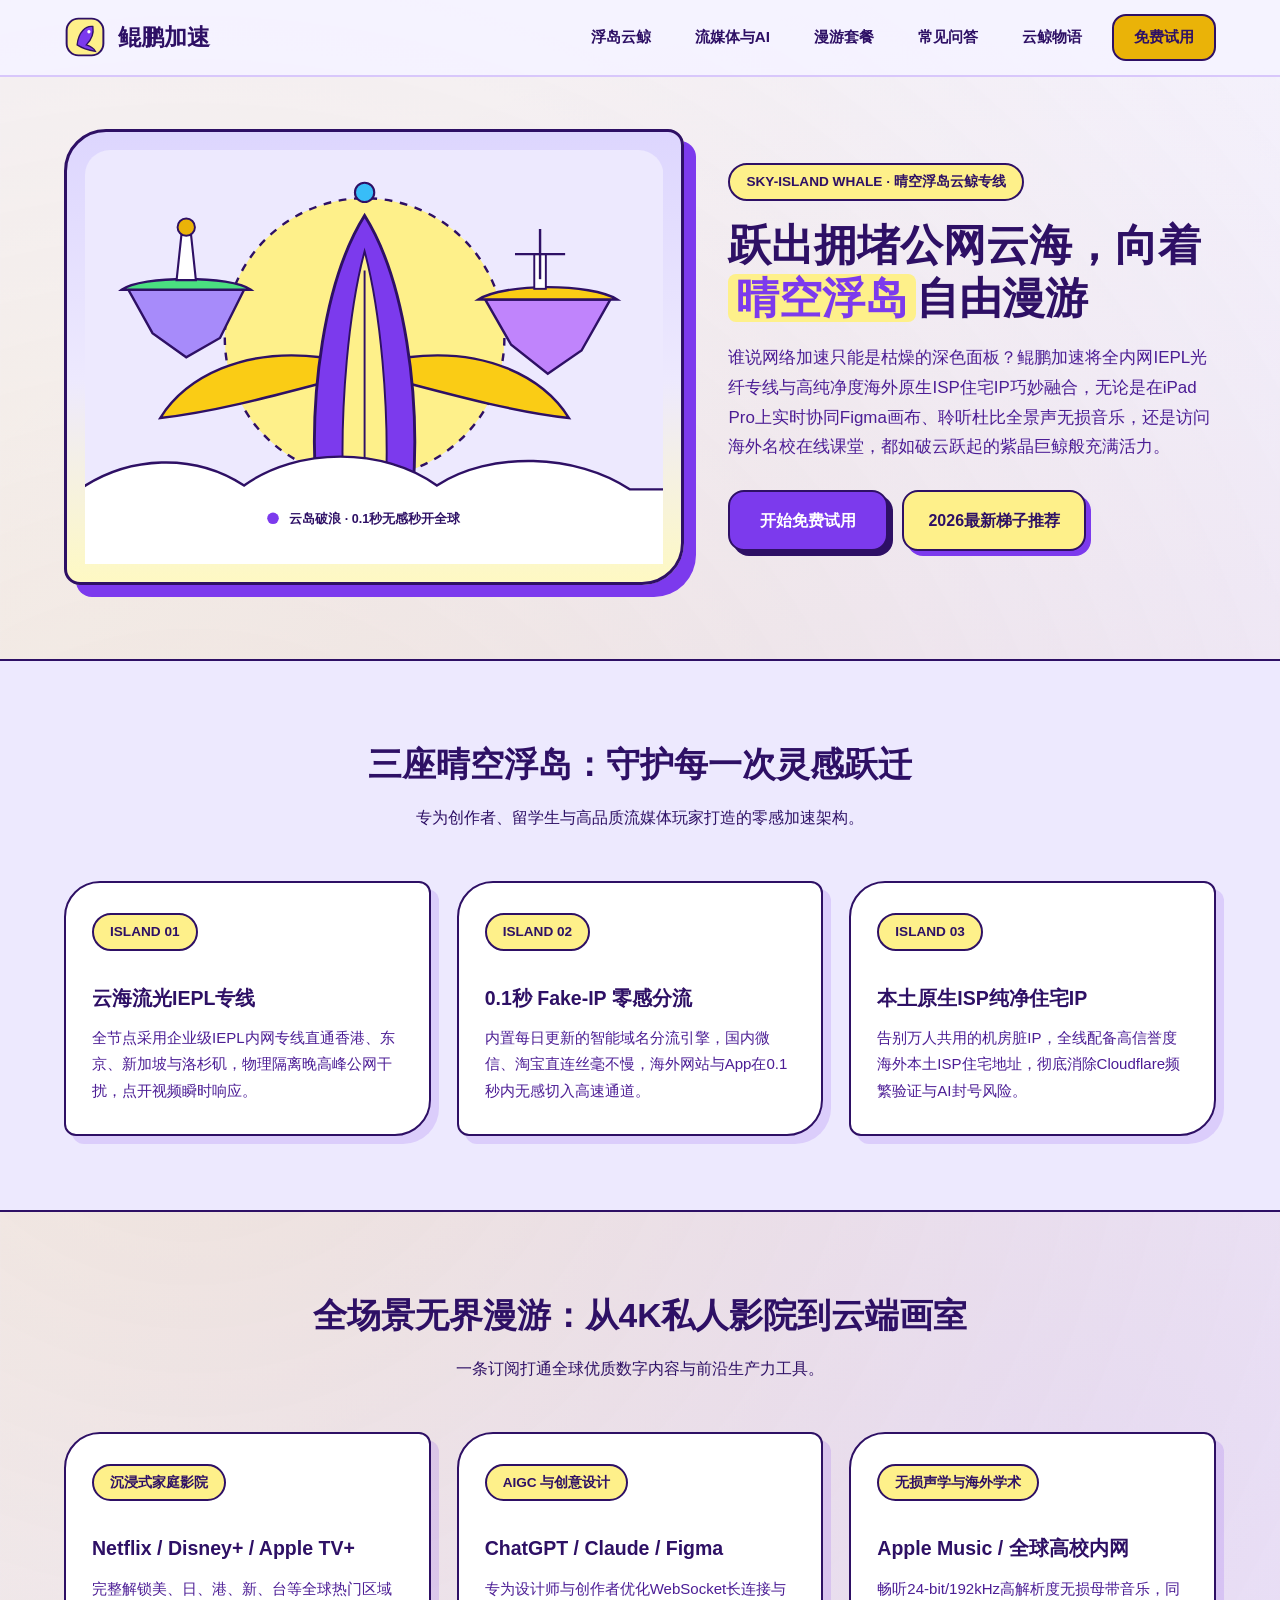
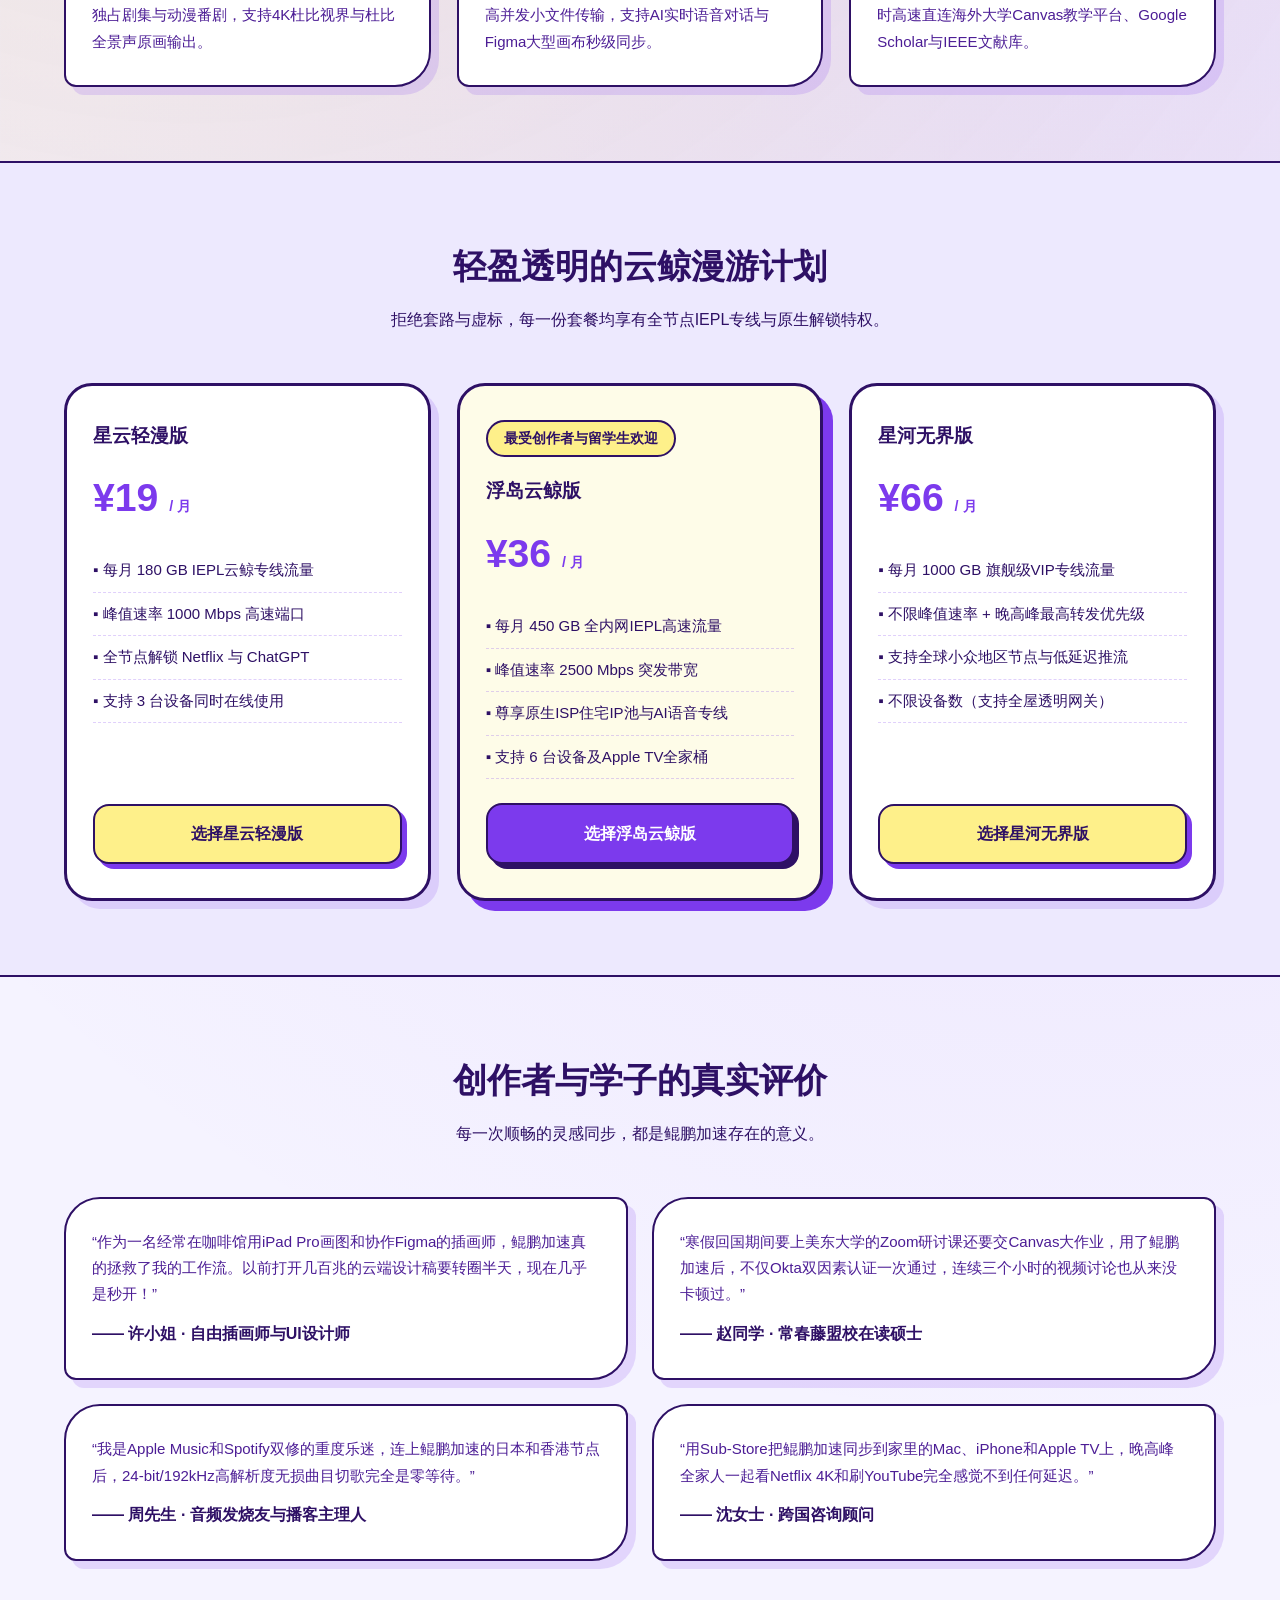
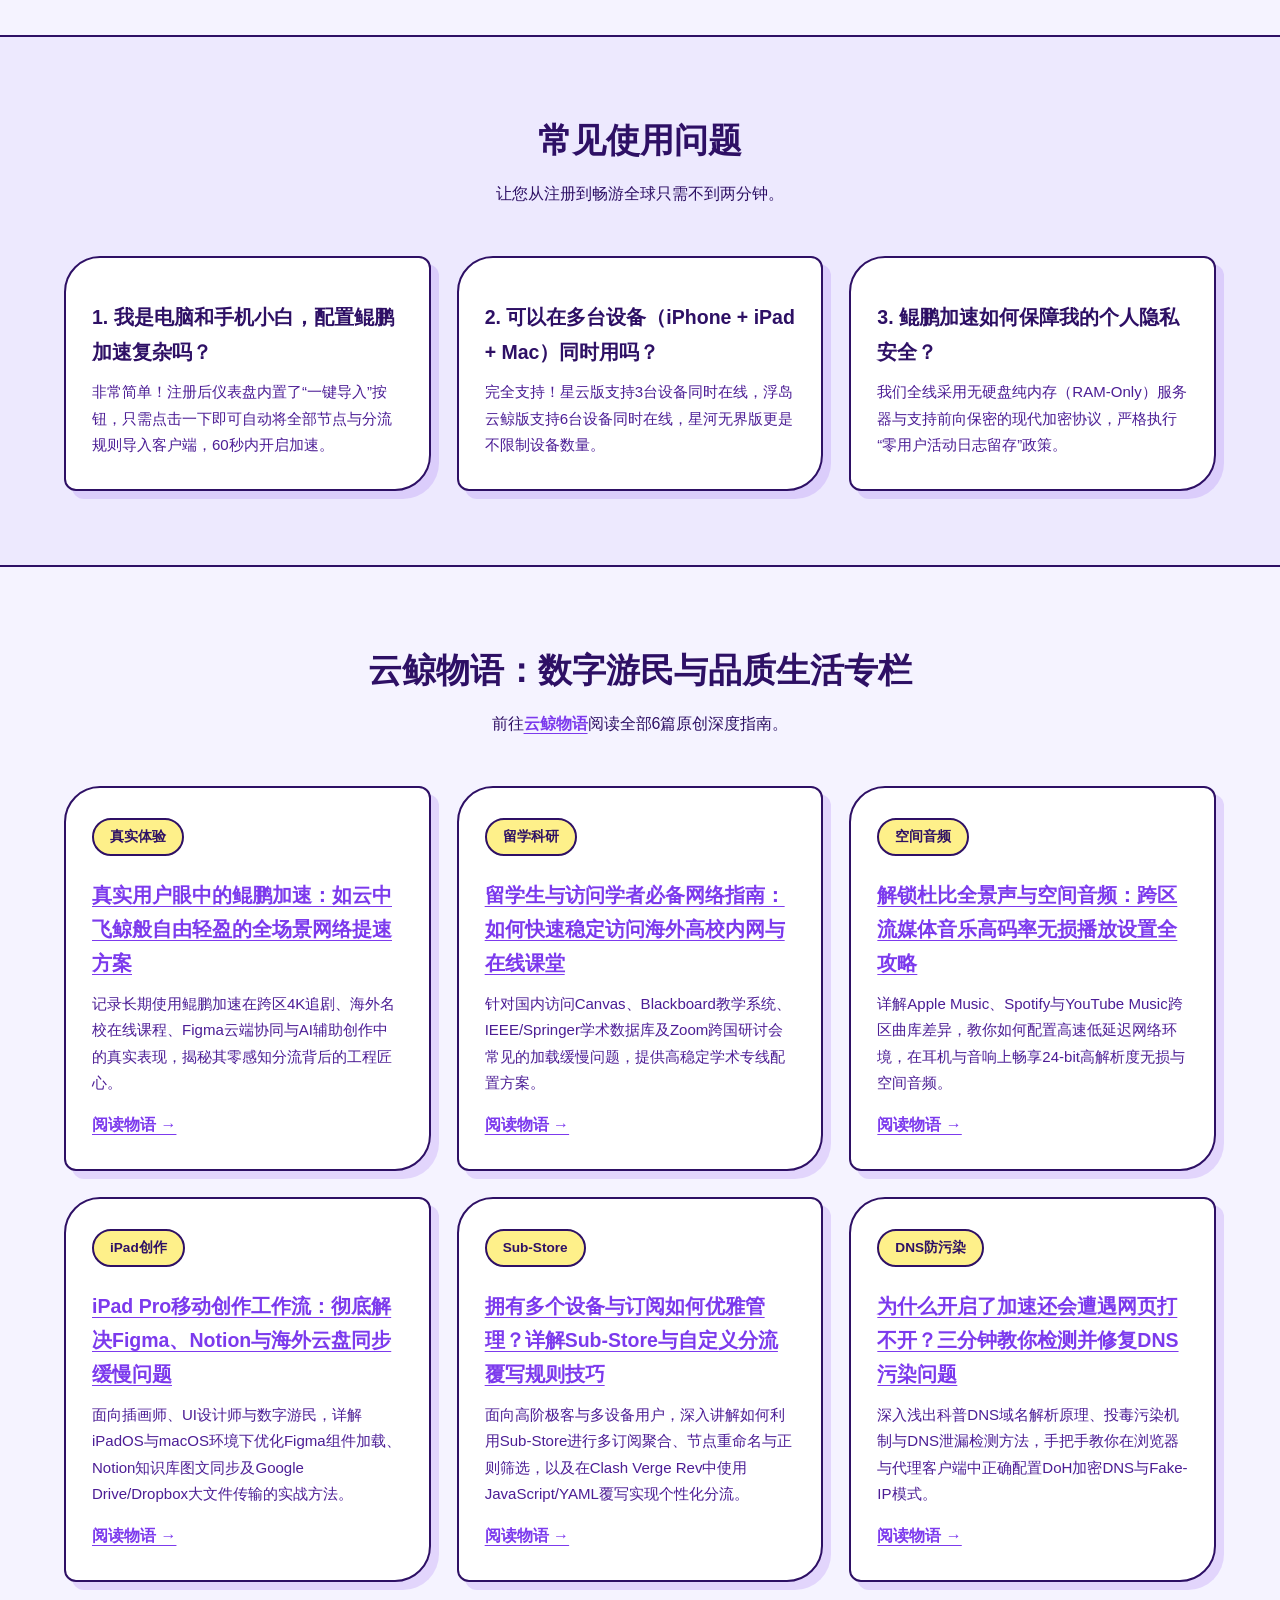
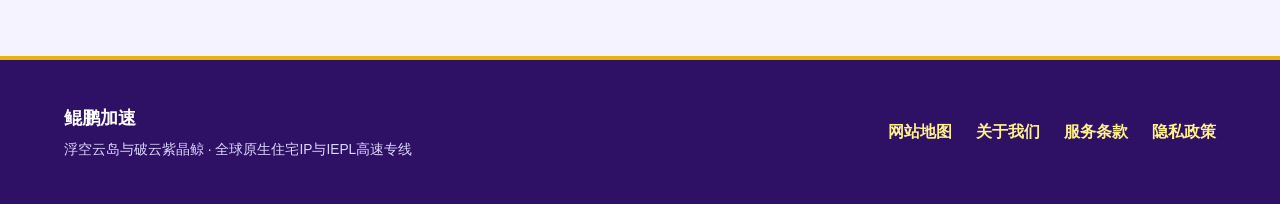
==== index.html @ 30799417 "Deploy kunpejiasu.mom landing page" ====
<!DOCTYPE html>
<html lang="zh-CN">
<head>
  <meta charset="UTF-8">
  <meta name="viewport" content="width=device-width, initial-scale=1.0">
  <title>鲲鹏加速 - 如云中飞鲸般自由轻盈的全球IEPL网络加速与4K流媒体秒开专线</title>
  <meta name="description" content="鲲鹏加速为您打造如浮空云岛飞鲸般轻盈丝滑的网络加速体验，融合多线BGP与IEPL内网专线，实现Netflix 4K、AI语音及海外学术极速秒开，是深受信赖的机场推荐之选。">
  <meta name="keywords" content="鲲鹏加速,网络加速,极速秒开,机场推荐,云鲸专线,海外流媒体解锁,留学网络加速,AI工具直连">
  <link rel="canonical" href="https://kunpejiasu.mom/">
  <meta property="og:type" content="website">
  <meta property="og:title" content="鲲鹏加速 - 如云中飞鲸般自由轻盈的全球IEPL网络加速服务">
  <meta property="og:description" content="全内网IEPL专线与原生ISP纯净住宅IP，让4K杜比视界观影、海外留学网课与AI创作零感秒开。">
  <meta property="og:url" content="https://kunpejiasu.mom/">
  <meta property="og:image" content="https://kunpejiasu.mom/og-kunpeng-mom.png">
  <meta property="og:site_name" content="鲲鹏加速">
  <script type="application/ld+json">
  {
    "@context": "https://schema.org",
    "@type": "Product",
    "name": "鲲鹏加速",
    "brand": { "@type": "Brand", "name": "鲲鹏加速" },
    "description": "鲲鹏加速提供高纯净度原生住宅IP与全内网IEPL专线网络加速服务，支持4K超高清流媒体、多模态AI实时对话与跨国学术协作极速秒开。",
    "offers": { "@type": "AggregateOffer", "lowPrice": "19.00", "highPrice": "66.00", "priceCurrency": "CNY", "offerCount": "3" }
  }
  </script>
  <link rel="stylesheet" href="style.css">
</head>
<body>
  <header class="li-header">
  <div class="li-wrap li-nav-row">
    <a href="index.html" class="li-brand">
      <svg width="42" height="42" viewBox="0 0 64 64" fill="none" xmlns="http://www.w3.org/2000/svg" aria-label="鲲鹏加速浮岛紫晶云鲸徽标">
        <rect x="4" y="4" width="56" height="56" rx="18" fill="#FEF08A" stroke="#2E1065" stroke-width="3"/>
        <path d="M20 44 C 22 24, 34 14, 44 16 C 46 28, 40 38, 34 44 C 40 46, 46 50, 48 54 C 36 52, 26 48, 20 44 Z" fill="#7C3AED" stroke="#2E1065" stroke-width="2"/>
        <circle cx="38" cy="24" r="2.5" fill="#FFFFFF"/>
      </svg>
      <span class="li-brand-text">鲲鹏加速</span>
    </a>
    <nav class="li-nav" aria-label="主导航">
      <a href="index.html#features">浮岛云鲸</a>
      <a href="index.html#scenes">流媒体与AI</a>
      <a href="index.html#plans">漫游套餐</a>
      <a href="index.html#faq">常见问答</a>
      <a href="skywhale-notes.html">云鲸物语</a>
      <a href="https://ww012.twilightaff.com/#/?code=A56DH1Af" class="btn-li-top" rel="nofollow" target="_blank">免费试用</a>
    </nav>
  </div>
</header>
  <main>
    <section class="li-hero">
      <div class="li-wrap li-hero-reverse">
        <!-- LEFT SIDE: Animated SVG of Breaching Amethyst Sky-Whale & Floating Cloud Islands -->
        <div class="li-island-stage" role="img" aria-label="鲲鹏加速紫晶巨鲸垂直跃出晴空云海飞向浮空云岛灯塔动态插画">
          <svg viewBox="0 0 600 430" fill="none" xmlns="http://www.w3.org/2000/svg">
            <rect width="600" height="430" rx="26" fill="#EDE9FE"/>
            <!-- Sunlit Citron Sky Halo -->
            <circle cx="290" cy="195" r="145" fill="#FEF08A" stroke="#2E1065" stroke-width="2.5" stroke-dasharray="8 8"/>
            <!-- Floating Sky-Island Left -->
            <g class="anim-sky-island">
              <path d="M45 145 L165 145 L140 195 L105 215 L70 190 Z" fill="#A78BFA" stroke="#2E1065" stroke-width="2.5"/>
              <path d="M38 145 C 58 130, 152 130, 172 145 Z" fill="#4ADE80" stroke="#2E1065" stroke-width="2.5"/>
              <!-- Lighthouse on Left Island -->
              <polygon points="95,135 115,135 110,88 100,88" fill="#FFFFFF" stroke="#2E1065" stroke-width="2.2"/>
              <circle cx="105" cy="80" r="9" fill="#EAB308" stroke="#2E1065" stroke-width="2"/>
            </g>
            <!-- Floating Sky-Island Right with Spinning Windmill -->
            <g class="anim-sky-island">
              <path d="M415 155 L545 155 L515 208 L480 232 L442 202 Z" fill="#C084FC" stroke="#2E1065" stroke-width="2.5"/>
              <path d="M408 155 C 435 138, 525 138, 552 155 Z" fill="#FACC15" stroke="#2E1065" stroke-width="2.5"/>
              <rect x="466" y="108" width="12" height="36" fill="#FFFFFF" stroke="#2E1065" stroke-width="2"/>
              <g class="anim-windmill" stroke="#2E1065" stroke-width="2.5">
                <line x1="472" y1="82" x2="472" y2="134"/><line x1="446" y1="108" x2="498" y2="108"/>
              </g>
            </g>
            <!-- CENTERPIECE: Breaching Amethyst & Citron Sky-Whale Leaping Vertically Upward! -->
            <g class="anim-breach-whale">
              <!-- Wide Spread Wing-Fins (Left & Right) -->
              <path d="M245 215 C 165 205, 105 235, 78 278 C 132 272, 192 256, 245 242 Z" fill="#FACC15" stroke="#2E1065" stroke-width="2.5"/>
              <path d="M335 215 C 415 205, 475 235, 502 278 C 448 272, 388 256, 335 242 Z" fill="#FACC15" stroke="#2E1065" stroke-width="2.5"/>
              <!-- Vertical Breaching Whale Torso -->
              <path d="M240 355 C 232 255, 248 135, 290 68 C 332 135, 348 255, 340 355 Z" fill="#7C3AED" stroke="#2E1065" stroke-width="3"/>
              <!-- Striated Golden Belly Center -->
              <path d="M268 355 C 264 265, 274 165, 290 105 C 306 165, 316 265, 312 355 Z" fill="#FEF08A" stroke="#2E1065" stroke-width="2"/>
              <line x1="290" y1="125" x2="290" y2="345" stroke="#2E1065" stroke-width="2"/>
              <!-- Crown Star Above Whale Nose -->
              <circle cx="290" cy="44" r="10" fill="#38BDF8" stroke="#2E1065" stroke-width="2.2"/>
            </g>
            <!-- Fluffy Daylight Cloud Sea at Bottom -->
            <path d="M-10 355 C45 315, 115 315, 165 348 C220 308, 310 308, 365 348 C420 312, 510 315, 565 352 L610 352 L610 435 L-10 435 Z" fill="#FFFFFF" stroke="#2E1065" stroke-width="2.5"/>
            <circle cx="195" cy="382" r="6" fill="#7C3AED"/>
            <text x="212" y="387" fill="#2E1065" font-size="13" font-weight="900">云岛破浪 · 0.1秒无感秒开全球</text>
          </svg>
        </div>

        <!-- RIGHT SIDE: Hero Copy & Dual CTAs -->
        <div class="li-hero-copy">
          <span class="li-tag">SKY-ISLAND WHALE · 晴空浮岛云鲸专线</span>
          <h1>跃出拥堵公网云海，向着<span>晴空浮岛</span>自由漫游</h1>
          <p>谁说网络加速只能是枯燥的深色面板？鲲鹏加速将全内网IEPL光纤专线与高纯净度海外原生ISP住宅IP巧妙融合，无论是在iPad Pro上实时协同Figma画布、聆听杜比全景声无损音乐，还是访问海外名校在线课堂，都如破云跃起的紫晶巨鲸般充满活力。</p>
          <div class="li-cta-group">
            <a href="https://ww012.twilightaff.com/#/?code=A56DH1Af" class="btn-li-violet" rel="nofollow" target="_blank">开始免费试用</a>
            <a href="https://tizilab.net/paihang/" class="btn-li-citron" target="_blank">2026最新梯子推荐</a>
          </div>
        </div>
      </div>
    </section>

    <section id="features" class="li-sec violet-band">
      <div class="li-wrap">
        <div class="li-sec-head">
          <h2>三座晴空浮岛：守护每一次灵感跃迁</h2>
          <p>专为创作者、留学生与高品质流媒体玩家打造的零感加速架构。</p>
        </div>
        <div class="li-island-grid">
          <div class="li-island-card">
            <span class="li-tag">ISLAND 01</span>
            <h3>云海流光IEPL专线</h3>
            <p>全节点采用企业级IEPL内网专线直通香港、东京、新加坡与洛杉矶，物理隔离晚高峰公网干扰，点开视频瞬时响应。</p>
          </div>
          <div class="li-island-card">
            <span class="li-tag">ISLAND 02</span>
            <h3>0.1秒 Fake-IP 零感分流</h3>
            <p>内置每日更新的智能域名分流引擎，国内微信、淘宝直连丝毫不慢，海外网站与App在0.1秒内无感切入高速通道。</p>
          </div>
          <div class="li-island-card">
            <span class="li-tag">ISLAND 03</span>
            <h3>本土原生ISP纯净住宅IP</h3>
            <p>告别万人共用的机房脏IP，全线配备高信誉度海外本土ISP住宅地址，彻底消除Cloudflare频繁验证与AI封号风险。</p>
          </div>
        </div>
      </div>
    </section>

    <section id="scenes" class="li-sec">
      <div class="li-wrap">
        <div class="li-sec-head">
          <h2>全场景无界漫游：从4K私人影院到云端画室</h2>
          <p>一条订阅打通全球优质数字内容与前沿生产力工具。</p>
        </div>
        <div class="li-island-grid">
          <div class="li-island-card">
            <span class="li-tag">沉浸式家庭影院</span>
            <h3>Netflix / Disney+ / Apple TV+</h3>
            <p>完整解锁美、日、港、新、台等全球热门区域独占剧集与动漫番剧，支持4K杜比视界与杜比全景声原画输出。</p>
          </div>
          <div class="li-island-card">
            <span class="li-tag">AIGC 与创意设计</span>
            <h3>ChatGPT / Claude / Figma</h3>
            <p>专为设计师与创作者优化WebSocket长连接与高并发小文件传输，支持AI实时语音对话与Figma大型画布秒级同步。</p>
          </div>
          <div class="li-island-card">
            <span class="li-tag">无损声学与海外学术</span>
            <h3>Apple Music / 全球高校内网</h3>
            <p>畅听24-bit/192kHz高解析度无损母带音乐，同时高速直连海外大学Canvas教学平台、Google Scholar与IEEE文献库。</p>
          </div>
        </div>
      </div>
    </section>

    <section id="plans" class="li-sec violet-band">
      <div class="li-wrap">
        <div class="li-sec-head">
          <h2>轻盈透明的云鲸漫游计划</h2>
          <p>拒绝套路与虚标，每一份套餐均享有全节点IEPL专线与原生解锁特权。</p>
        </div>
        <div class="li-island-grid">
          <div class="li-price-card">
            <div>
              <h3>星云轻漫版</h3>
              <div class="li-price-num">¥19 <small style="font-size:0.9rem;">/ 月</small></div>
              <ul class="li-ul">
                <li>▪ 每月 180 GB IEPL云鲸专线流量</li>
                <li>▪ 峰值速率 1000 Mbps 高速端口</li>
                <li>▪ 全节点解锁 Netflix 与 ChatGPT</li>
                <li>▪ 支持 3 台设备同时在线使用</li>
              </ul>
            </div>
            <a href="https://ww012.twilightaff.com/#/?code=A56DH1Af" class="btn-li-citron" style="width:100%;" rel="nofollow" target="_blank">选择星云轻漫版</a>
          </div>
          <div class="li-price-card pop">
            <div>
              <span class="li-tag">最受创作者与留学生欢迎</span>
              <h3>浮岛云鲸版</h3>
              <div class="li-price-num">¥36 <small style="font-size:0.9rem;">/ 月</small></div>
              <ul class="li-ul">
                <li>▪ 每月 450 GB 全内网IEPL高速流量</li>
                <li>▪ 峰值速率 2500 Mbps 突发带宽</li>
                <li>▪ 尊享原生ISP住宅IP池与AI语音专线</li>
                <li>▪ 支持 6 台设备及Apple TV全家桶</li>
              </ul>
            </div>
            <a href="https://ww012.twilightaff.com/#/?code=A56DH1Af" class="btn-li-violet" style="width:100%;" rel="nofollow" target="_blank">选择浮岛云鲸版</a>
          </div>
          <div class="li-price-card">
            <div>
              <h3>星河无界版</h3>
              <div class="li-price-num">¥66 <small style="font-size:0.9rem;">/ 月</small></div>
              <ul class="li-ul">
                <li>▪ 每月 1000 GB 旗舰级VIP专线流量</li>
                <li>▪ 不限峰值速率 + 晚高峰最高转发优先级</li>
                <li>▪ 支持全球小众地区节点与低延迟推流</li>
                <li>▪ 不限设备数（支持全屋透明网关）</li>
              </ul>
            </div>
            <a href="https://ww012.twilightaff.com/#/?code=A56DH1Af" class="btn-li-citron" style="width:100%;" rel="nofollow" target="_blank">选择星河无界版</a>
          </div>
        </div>
      </div>
    </section>

    <section class="li-sec">
      <div class="li-wrap">
        <div class="li-sec-head">
          <h2>创作者与学子的真实评价</h2>
          <p>每一次顺畅的灵感同步，都是鲲鹏加速存在的意义。</p>
        </div>
        <div class="li-two-grid">
          <div class="li-island-card">
            <p>“作为一名经常在咖啡馆用iPad Pro画图和协作Figma的插画师，鲲鹏加速真的拯救了我的工作流。以前打开几百兆的云端设计稿要转圈半天，现在几乎是秒开！”</p>
            <strong style="display:block;margin-top:12px;">—— 许小姐 · 自由插画师与UI设计师</strong>
          </div>
          <div class="li-island-card">
            <p>“寒假回国期间要上美东大学的Zoom研讨课还要交Canvas大作业，用了鲲鹏加速后，不仅Okta双因素认证一次通过，连续三个小时的视频讨论也从来没卡顿过。”</p>
            <strong style="display:block;margin-top:12px;">—— 赵同学 · 常春藤盟校在读硕士</strong>
          </div>
          <div class="li-island-card">
            <p>“我是Apple Music和Spotify双修的重度乐迷，连上鲲鹏加速的日本和香港节点后，24-bit/192kHz高解析度无损曲目切歌完全是零等待。”</p>
            <strong style="display:block;margin-top:12px;">—— 周先生 · 音频发烧友与播客主理人</strong>
          </div>
          <div class="li-island-card">
            <p>“用Sub-Store把鲲鹏加速同步到家里的Mac、iPhone和Apple TV上，晚高峰全家人一起看Netflix 4K和刷YouTube完全感觉不到任何延迟。”</p>
            <strong style="display:block;margin-top:12px;">—— 沈女士 · 跨国咨询顾问</strong>
          </div>
        </div>
      </div>
    </section>

    <section id="faq" class="li-sec violet-band">
      <div class="li-wrap">
        <div class="li-sec-head">
          <h2>常见使用问题</h2>
          <p>让您从注册到畅游全球只需不到两分钟。</p>
        </div>
        <div class="li-island-grid">
          <div class="li-island-card">
            <h3>1. 我是电脑和手机小白，配置鲲鹏加速复杂吗？</h3>
            <p>非常简单！注册后仪表盘内置了“一键导入”按钮，只需点击一下即可自动将全部节点与分流规则导入客户端，60秒内开启加速。</p>
          </div>
          <div class="li-island-card">
            <h3>2. 可以在多台设备（iPhone + iPad + Mac）同时用吗？</h3>
            <p>完全支持！星云版支持3台设备同时在线，浮岛云鲸版支持6台设备同时在线，星河无界版更是不限制设备数量。</p>
          </div>
          <div class="li-island-card">
            <h3>3. 鲲鹏加速如何保障我的个人隐私安全？</h3>
            <p>我们全线采用无硬盘纯内存（RAM-Only）服务器与支持前向保密的现代加密协议，严格执行“零用户活动日志留存”政策。</p>
          </div>
        </div>
      </div>
    </section>

    <section class="li-sec">
      <div class="li-wrap">
        <div class="li-sec-head">
          <h2>云鲸物语：数字游民与品质生活专栏</h2>
          <p>前往<a href="skywhale-notes.html">云鲸物语</a>阅读全部6篇原创深度指南。</p>
        </div>
        <div class="li-island-grid">
          
        <article class="li-island-card" style="display:flex;flex-direction:column;justify-content:space-between;">
          <div>
            <span class="li-tag" style="margin-bottom:10px;">真实体验</span>
            <h3><a href="kunpeng-smooth-streaming-and-ai-experience.html">真实用户眼中的鲲鹏加速：如云中飞鲸般自由轻盈的全场景网络提速方案</a></h3>
            <p>记录长期使用鲲鹏加速在跨区4K追剧、海外名校在线课程、Figma云端协同与AI辅助创作中的真实表现，揭秘其零感知分流背后的工程匠心。</p>
          </div>
          <a href="kunpeng-smooth-streaming-and-ai-experience.html" style="margin-top:14px;">阅读物语 →</a>
        </article>
        <article class="li-island-card" style="display:flex;flex-direction:column;justify-content:space-between;">
          <div>
            <span class="li-tag" style="margin-bottom:10px;">留学科研</span>
            <h3><a href="overseas-study-canvas-zoom-library-access.html">留学生与访问学者必备网络指南：如何快速稳定访问海外高校内网与在线课堂</a></h3>
            <p>针对国内访问Canvas、Blackboard教学系统、IEEE/Springer学术数据库及Zoom跨国研讨会常见的加载缓慢问题，提供高稳定学术专线配置方案。</p>
          </div>
          <a href="overseas-study-canvas-zoom-library-access.html" style="margin-top:14px;">阅读物语 →</a>
        </article>
        <article class="li-island-card" style="display:flex;flex-direction:column;justify-content:space-between;">
          <div>
            <span class="li-tag" style="margin-bottom:10px;">空间音频</span>
            <h3><a href="spotify-apple-music-dolby-atmos-spatial-audio.html">解锁杜比全景声与空间音频：跨区流媒体音乐高码率无损播放设置全攻略</a></h3>
            <p>详解Apple Music、Spotify与YouTube Music跨区曲库差异，教你如何配置高速低延迟网络环境，在耳机与音响上畅享24-bit高解析度无损与空间音频。</p>
          </div>
          <a href="spotify-apple-music-dolby-atmos-spatial-audio.html" style="margin-top:14px;">阅读物语 →</a>
        </article>
        <article class="li-island-card" style="display:flex;flex-direction:column;justify-content:space-between;">
          <div>
            <span class="li-tag" style="margin-bottom:10px;">iPad创作</span>
            <h3><a href="ipad-pro-mobile-creative-cloud-sync-speed.html">iPad Pro移动创作工作流：彻底解决Figma、Notion与海外云盘同步缓慢问题</a></h3>
            <p>面向插画师、UI设计师与数字游民，详解iPadOS与macOS环境下优化Figma组件加载、Notion知识库图文同步及Google Drive/Dropbox大文件传输的实战方法。</p>
          </div>
          <a href="ipad-pro-mobile-creative-cloud-sync-speed.html" style="margin-top:14px;">阅读物语 →</a>
        </article>
        <article class="li-island-card" style="display:flex;flex-direction:column;justify-content:space-between;">
          <div>
            <span class="li-tag" style="margin-bottom:10px;">Sub-Store</span>
            <h3><a href="clash-verge-substore-subscription-management.html">拥有多个设备与订阅如何优雅管理？详解Sub-Store与自定义分流覆写规则技巧</a></h3>
            <p>面向高阶极客与多设备用户，深入讲解如何利用Sub-Store进行多订阅聚合、节点重命名与正则筛选，以及在Clash Verge Rev中使用JavaScript/YAML覆写实现个性化分流。</p>
          </div>
          <a href="clash-verge-substore-subscription-management.html" style="margin-top:14px;">阅读物语 →</a>
        </article>
        <article class="li-island-card" style="display:flex;flex-direction:column;justify-content:space-between;">
          <div>
            <span class="li-tag" style="margin-bottom:10px;">DNS防污染</span>
            <h3><a href="dns-leak-test-and-encrypted-doh-setup.html">为什么开启了加速还会遭遇网页打不开？三分钟教你检测并修复DNS污染问题</a></h3>
            <p>深入浅出科普DNS域名解析原理、投毒污染机制与DNS泄漏检测方法，手把手教你在浏览器与代理客户端中正确配置DoH加密DNS与Fake-IP模式。</p>
          </div>
          <a href="dns-leak-test-and-encrypted-doh-setup.html" style="margin-top:14px;">阅读物语 →</a>
        </article>
        </div>
      </div>
    </section>
  </main>
  <footer class="li-footer">
  <div class="li-wrap li-footer-row">
    <div>
      <strong style="font-size: 1.15rem; color: #FFFFFF;">鲲鹏加速</strong>
      <p style="font-size: 0.86rem; color: #DDD6FE; margin-top: 4px;">浮空云岛与破云紫晶鲸 · 全球原生住宅IP与IEPL高速专线</p>
    </div>
    <div class="li-footer-links">
      <a href="sitemap.html">网站地图</a>
      <a href="about.html">关于我们</a>
      <a href="terms.html">服务条款</a>
      <a href="privacy.html">隐私政策</a>
    </div>
  </div>
</footer>
</body>
</html>
---- style.css ----
/* kunpejiasu.mom - Daylight Lavender-Lilac & Citron-Yellow Floating Sky-Islands */
:root {
  --bg-lilac: #F5F3FF;
  --bg-violet-soft: #EDE9FE;
  --bg-island: #FFFFFF;
  --ink-aubergine: #2E1065;
  --ink-grape: #5B21B6;
  --violet-vivid: #7C3AED;
  --citron-gold: #CA8A04;
  --citron-bright: #EAB308;
  --sky-cyan: #0284C7;
  --border-lilac: rgba(124, 58, 237, 0.24);
  --shadow-island: 8px 8px 0px rgba(124, 58, 237, 0.16);
}

* {
  box-sizing: border-box;
  margin: 0;
  padding: 0;
}

html {
  scroll-behavior: smooth;
  font-family: "PingFang SC", "Hiragino Sans GB", "Microsoft YaHei", sans-serif;
  background-color: var(--bg-lilac);
  color: var(--ink-aubergine);
  line-height: 1.76;
}

body {
  background-color: var(--bg-lilac);
  background-image:
    radial-gradient(circle at 15% 20%, rgba(234, 179, 8, 0.14) 0%, transparent 38%),
    radial-gradient(circle at 85% 30%, rgba(124, 58, 237, 0.12) 0%, transparent 42%);
  overflow-x: hidden;
}

a, a:visited {
  color: var(--violet-vivid);
  text-decoration: underline;
  text-underline-offset: 4px;
  font-weight: 700;
  transition: color 0.2s ease;
}

a:hover {
  color: var(--citron-gold);
}

.li-wrap {
  max-width: 1200px;
  margin: 0 auto;
  padding: 0 24px;
}

/* Header */
.li-header {
  position: sticky;
  top: 0;
  z-index: 100;
  background: rgba(245, 243, 255, 0.94);
  border-bottom: 2px solid var(--border-lilac);
  padding: 14px 0;
}

.li-nav-row {
  display: flex;
  align-items: center;
  justify-content: space-between;
  flex-wrap: wrap;
  gap: 18px;
}

.li-brand {
  display: inline-flex;
  align-items: center;
  gap: 12px;
  text-decoration: none !important;
}

.li-brand-text {
  font-size: 1.44rem;
  font-weight: 900;
  color: var(--ink-aubergine);
}

.li-nav {
  display: flex;
  align-items: center;
  gap: 16px;
  flex-wrap: wrap;
}

.li-nav a, .li-nav a:visited {
  color: var(--ink-aubergine);
  text-decoration: none;
  font-size: 0.95rem;
  font-weight: 700;
  padding: 6px 14px;
  border-radius: 14px;
}

.li-nav a:hover, .li-nav a.active {
  background: var(--bg-violet-soft);
  color: var(--violet-vivid);
}

.btn-li-top, .btn-li-top:visited {
  background: var(--citron-bright) !important;
  color: var(--ink-aubergine) !important;
  text-decoration: none !important;
  padding: 8px 20px !important;
  border-radius: 14px !important;
  border: 2px solid var(--ink-aubergine);
  font-weight: 900;
}

/* Reverse Split Hero (Left Illustration Stage, Right Copy) */
.li-hero {
  padding: 52px 0 74px;
}

.li-hero-reverse {
  display: grid;
  grid-template-columns: 1.12fr 0.88fr;
  gap: 44px;
  align-items: center;
}

.li-island-stage {
  background: linear-gradient(180deg, #DDD6FE 0%, #EDE9FE 55%, #FEF9C3 100%);
  border: 3px solid var(--ink-aubergine);
  border-radius: 42px 16px 42px 16px;
  padding: 18px;
  box-shadow: 12px 12px 0px var(--violet-vivid);
  overflow: hidden;
}

.li-island-stage svg {
  width: 100%;
  height: auto;
  display: block;
}

@keyframes whaleBreachUp {
  0%, 100% { transform: translateY(0px) rotate(0deg); }
  50% { transform: translateY(-16px) rotate(-2deg); }
}

@keyframes islandBob {
  0%, 100% { transform: translateY(0px); }
  50% { transform: translateY(10px); }
}

@keyframes windmillTurn {
  0% { transform: rotate(0deg); }
  100% { transform: rotate(360deg); }
}

.anim-breach-whale {
  animation: whaleBreachUp 4.8s ease-in-out infinite;
  transform-origin: center;
}

.anim-sky-island {
  animation: islandBob 6s ease-in-out infinite;
}

.anim-windmill {
  animation: windmillTurn 9s linear infinite;
  transform-origin: 472px 108px;
}

.li-tag {
  display: inline-block;
  background: #FEF08A;
  color: var(--ink-aubergine);
  border: 2px solid var(--ink-aubergine);
  padding: 5px 16px;
  border-radius: 99px;
  font-size: 0.85rem;
  font-weight: 900;
  margin-bottom: 18px;
}

.li-hero-copy h1 {
  font-size: 2.68rem;
  line-height: 1.24;
  color: var(--ink-aubergine);
  margin-bottom: 18px;
  font-weight: 900;
}

.li-hero-copy h1 span {
  color: var(--violet-vivid);
  background: #FEF08A;
  padding: 0 8px;
  border-radius: 8px;
}

.li-hero-copy p {
  font-size: 1.06rem;
  color: #4C1D95;
  margin-bottom: 28px;
}

.li-cta-group {
  display: flex;
  flex-wrap: wrap;
  gap: 14px;
}

.btn-li-violet, .btn-li-violet:visited {
  display: inline-flex;
  align-items: center;
  justify-content: center;
  background: var(--violet-vivid);
  color: #FFFFFF !important;
  text-decoration: none !important;
  padding: 14px 30px;
  border-radius: 16px;
  border: 2px solid var(--ink-aubergine);
  box-shadow: 5px 5px 0px var(--ink-aubergine);
  font-size: 1.03rem;
  font-weight: 800;
  transition: transform 0.2s ease;
}

.btn-li-violet:hover {
  transform: translate(-2px, -2px);
}

.btn-li-citron, .btn-li-citron:visited {
  display: inline-flex;
  align-items: center;
  justify-content: center;
  background: #FEF08A;
  color: var(--ink-aubergine) !important;
  text-decoration: none !important;
  padding: 14px 24px;
  border-radius: 16px;
  border: 2px solid var(--ink-aubergine);
  box-shadow: 5px 5px 0px var(--violet-vivid);
  font-size: 1rem;
  font-weight: 900;
  transition: transform 0.2s ease;
}

.btn-li-citron:hover {
  transform: translate(-2px, -2px);
}

/* Sections */
.li-sec {
  padding: 74px 0;
}

.li-sec.violet-band {
  background: var(--bg-violet-soft);
  border-top: 2px solid var(--ink-aubergine);
  border-bottom: 2px solid var(--ink-aubergine);
}

.li-sec-head {
  text-align: center;
  max-width: 720px;
  margin: 0 auto 48px;
}

.li-sec-head h2 {
  font-size: 2.1rem;
  color: var(--ink-aubergine);
  margin-bottom: 10px;
  font-weight: 900;
}

/* Asymmetric Cloud-Island Cards */
.li-island-grid {
  display: grid;
  grid-template-columns: repeat(3, 1fr);
  gap: 26px;
}

.li-island-card {
  background: var(--bg-island);
  border: 2px solid var(--ink-aubergine);
  border-radius: 36px 12px 36px 12px;
  padding: 30px 26px;
  box-shadow: var(--shadow-island);
}

.li-island-card h3 {
  font-size: 1.22rem;
  margin: 12px 0 10px;
  color: var(--ink-aubergine);
}

.li-island-card p {
  font-size: 0.94rem;
  color: #4C1D95;
}

/* Pricing */
.li-price-card {
  background: var(--bg-island);
  border: 3px solid var(--ink-aubergine);
  border-radius: 28px;
  padding: 34px 26px;
  box-shadow: var(--shadow-island);
  display: flex;
  flex-direction: column;
  justify-content: space-between;
}

.li-price-card.pop {
  background: #FEFCE8;
  box-shadow: 10px 10px 0px var(--violet-vivid);
}

.li-price-num {
  font-size: 2.45rem;
  font-weight: 900;
  color: var(--violet-vivid);
  margin: 12px 0;
}

.li-ul {
  list-style: none;
  margin: 16px 0 24px;
}

.li-ul li {
  padding: 8px 0;
  border-bottom: 1px dashed var(--border-lilac);
  font-size: 0.94rem;
}

/* 2x2 Grid */
.li-two-grid {
  display: grid;
  grid-template-columns: repeat(2, 1fr);
  gap: 24px;
}

/* Subpage */
.li-doc-sec {
  padding: 52px 0 78px;
}

.li-doc-card {
  max-width: 890px;
  margin: 0 auto;
  background: var(--bg-island);
  border: 3px solid var(--ink-aubergine);
  border-radius: 32px;
  padding: 44px;
  box-shadow: 10px 10px 0px var(--violet-vivid);
}

.li-doc-card h1 {
  font-size: 2rem;
  margin-bottom: 12px;
}

.li-doc-meta {
  font-size: 0.88rem;
  color: var(--ink-grape);
  padding-bottom: 16px;
  margin-bottom: 24px;
  border-bottom: 2px dashed var(--border-lilac);
  display: flex;
  gap: 16px;
  flex-wrap: wrap;
}

.li-doc-body h2 {
  font-size: 1.38rem;
  color: var(--violet-vivid);
  margin: 26px 0 12px;
}

.li-doc-body h3 {
  font-size: 1.14rem;
  color: var(--citron-gold);
  margin: 18px 0 8px;
}

.li-doc-body p {
  margin-bottom: 15px;
}

.li-footer {
  background: var(--ink-aubergine);
  color: #EDE9FE;
  padding: 42px 0;
  border-top: 4px solid var(--citron-bright);
}

.li-footer-row {
  display: flex;
  justify-content: space-between;
  align-items: center;
  flex-wrap: wrap;
  gap: 20px;
}

.li-footer-links {
  display: flex;
  gap: 24px;
  flex-wrap: wrap;
}

.li-footer-links a, .li-footer-links a:visited {
  color: #FEF08A !important;
  text-decoration: none;
}

@media (max-width: 980px) {
  .li-hero-reverse,
  .li-island-grid,
  .li-two-grid {
    grid-template-columns: 1fr;
  }
}

@media (max-width: 768px) {
  .li-nav-row {
    flex-direction: column;
    align-items: flex-start;
  }
  .li-nav {
    display: flex !important;
    width: 100%;
    flex-wrap: wrap;
    gap: 8px;
  }
  .li-hero-copy h1 {
    font-size: 2rem;
  }
  .li-doc-card {
    padding: 24px 18px;
  }
}
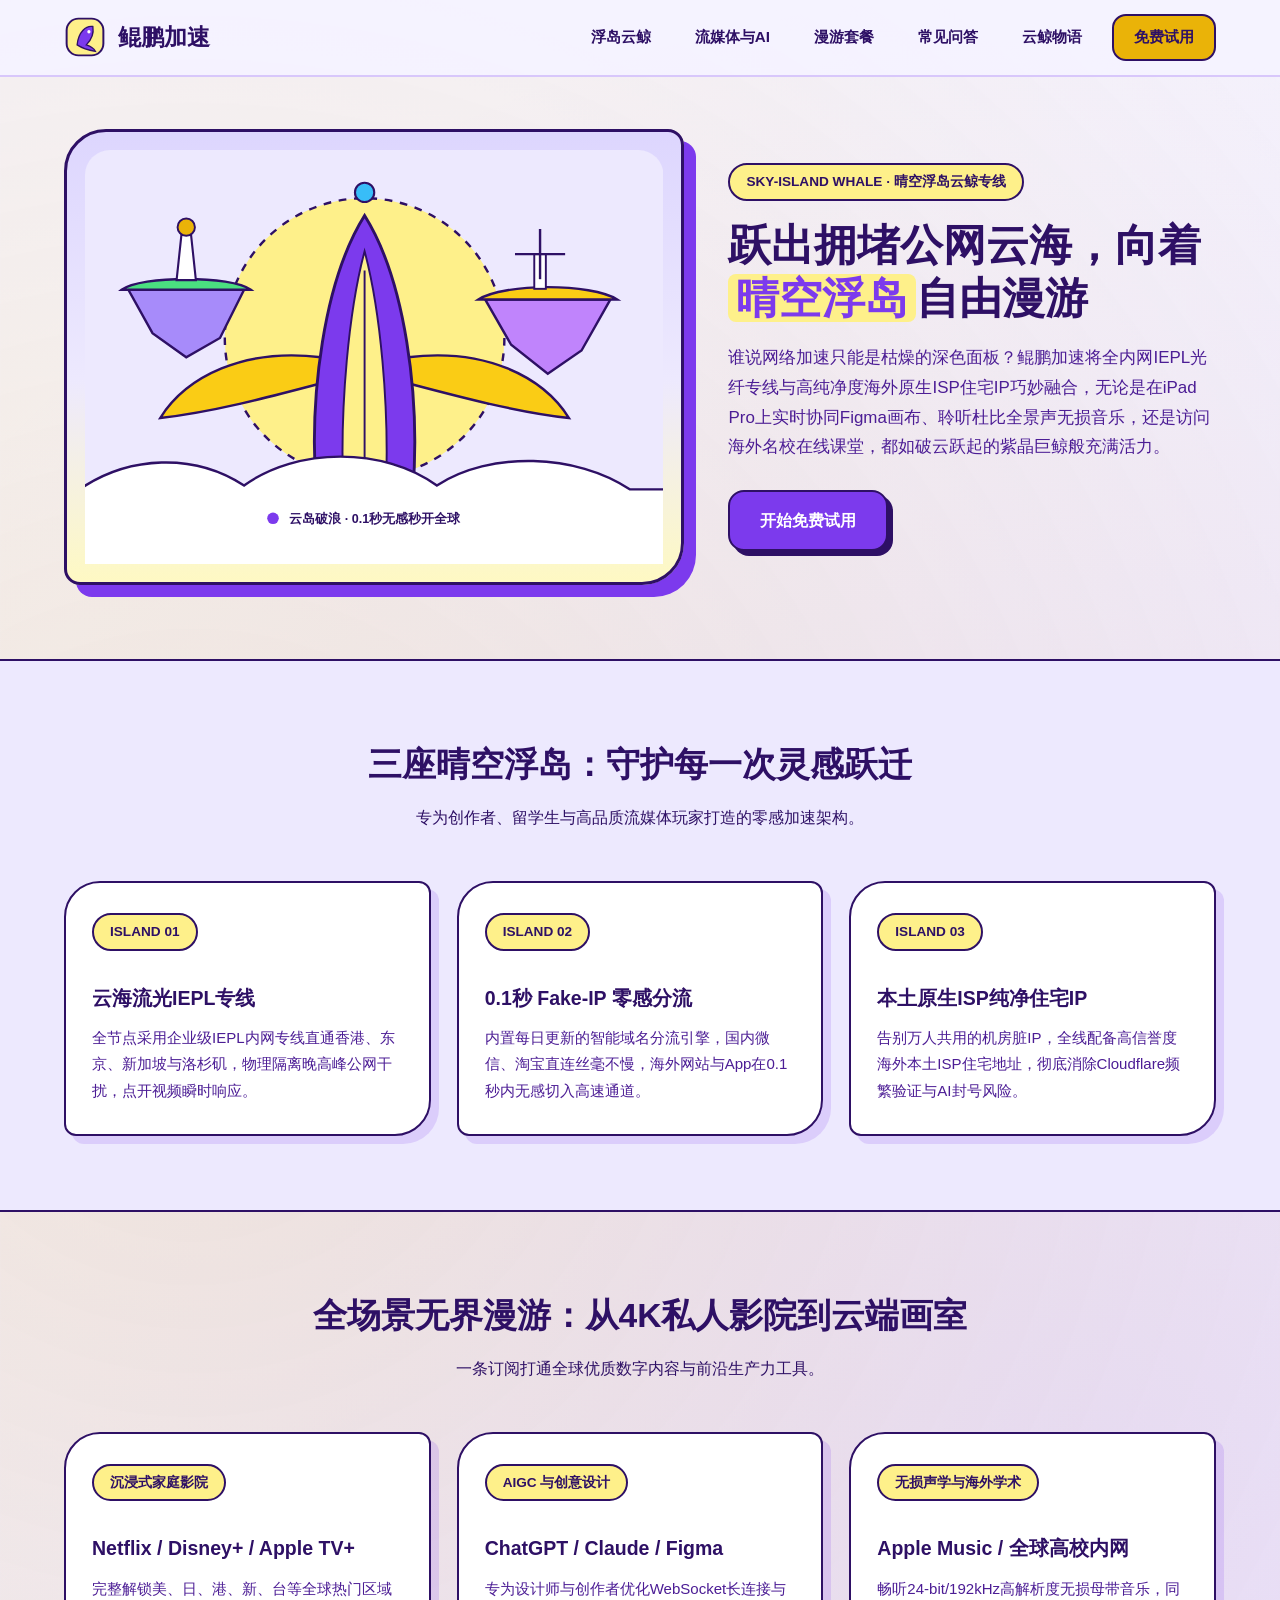
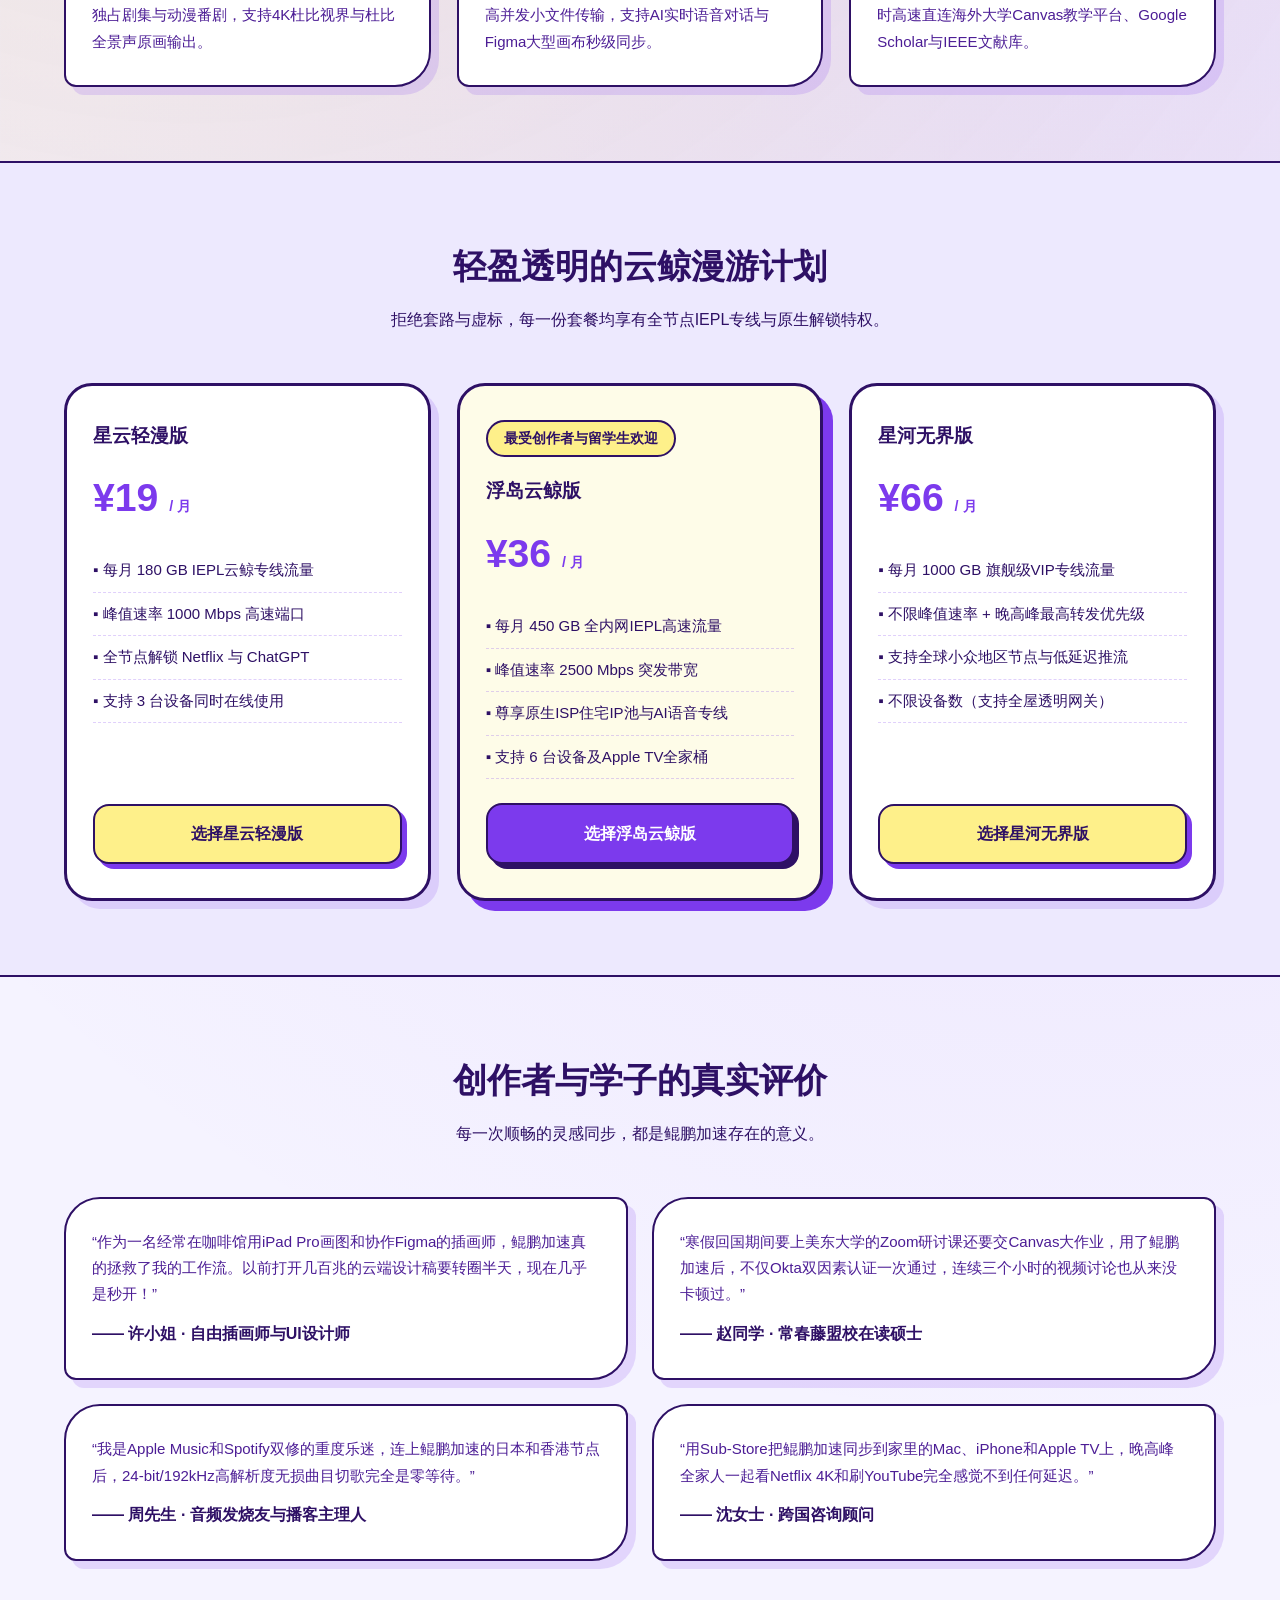
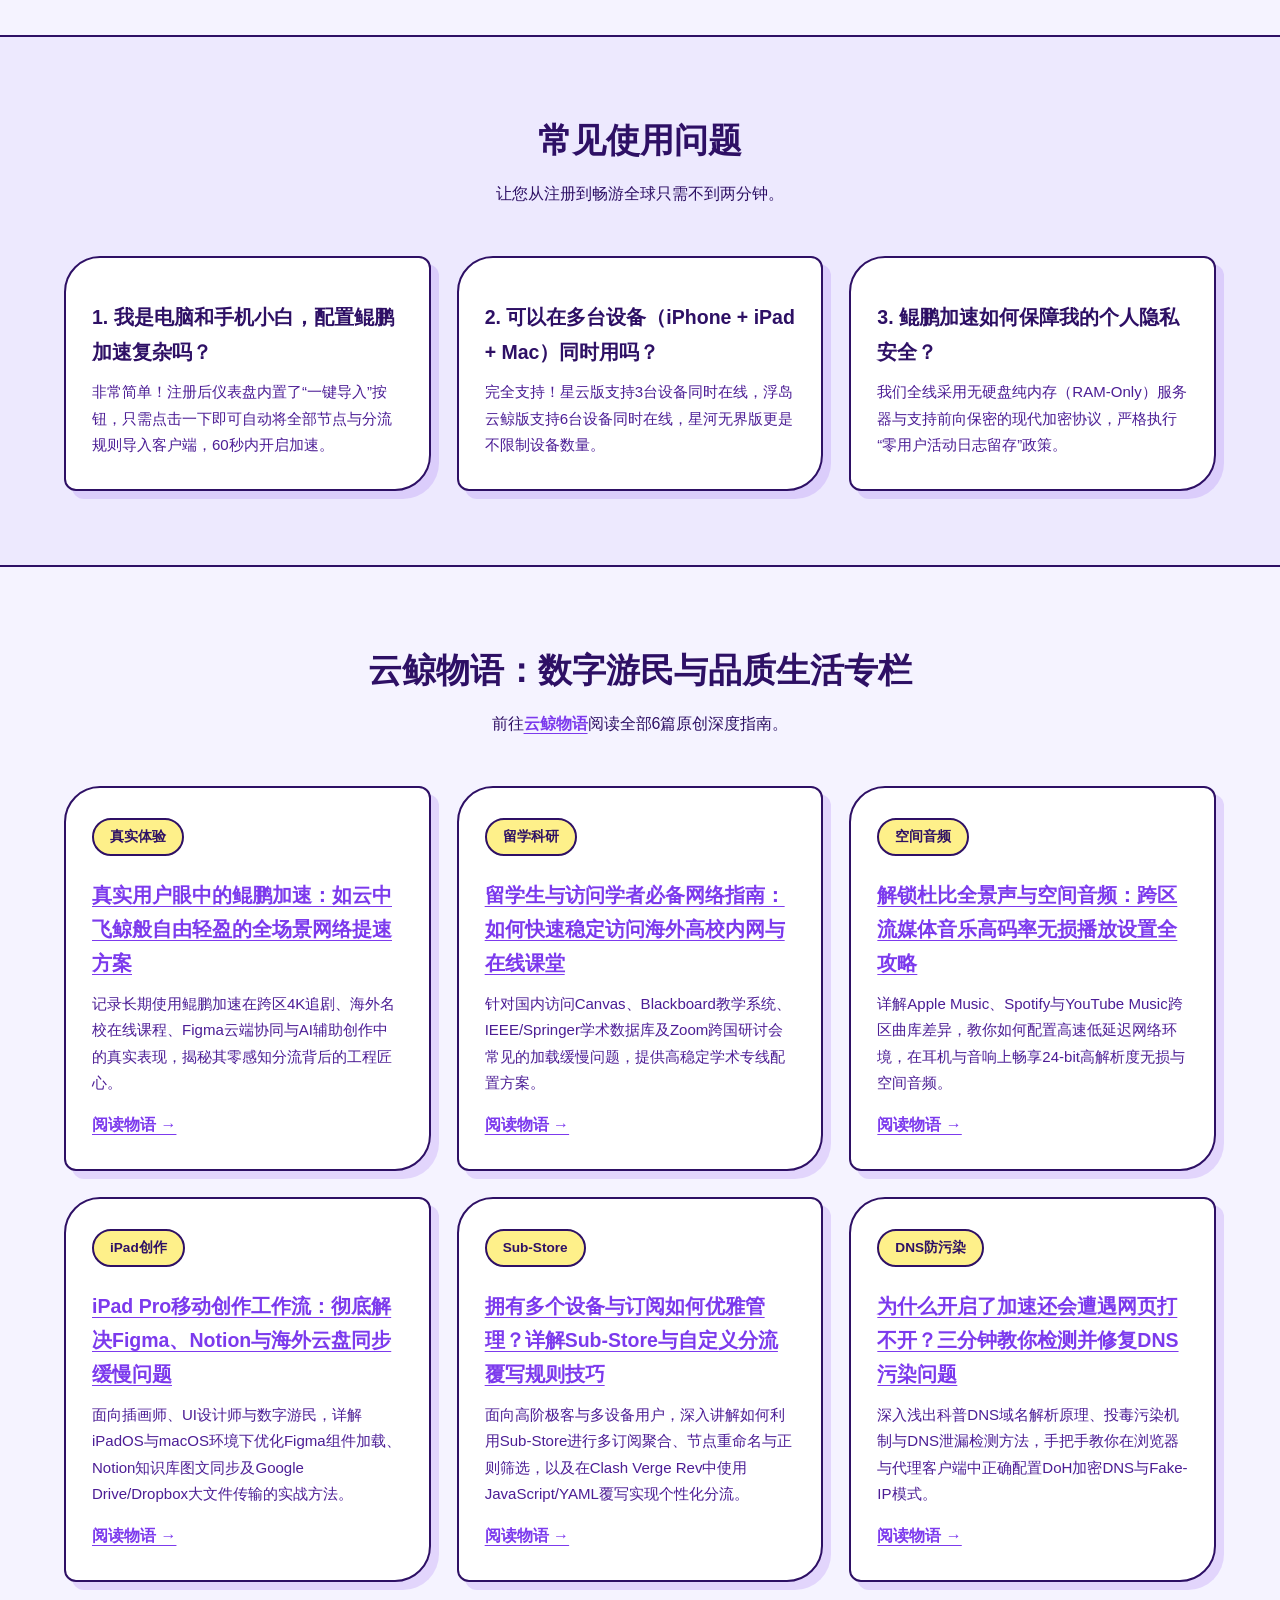
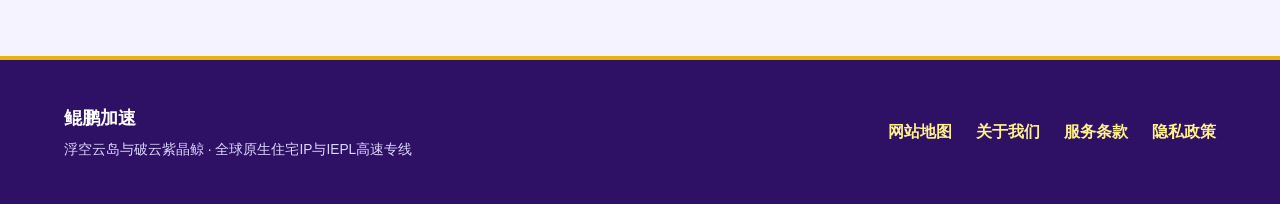
==== commit 161f74ad: "fix: remove external blog links, desensitize subscription terms, and align official landing page sty" ====
--- a/index.html
+++ b/index.html
@@ -99,7 +99,7 @@
           <p>谁说网络加速只能是枯燥的深色面板？鲲鹏加速将全内网IEPL光纤专线与高纯净度海外原生ISP住宅IP巧妙融合，无论是在iPad Pro上实时协同Figma画布、聆听杜比全景声无损音乐，还是访问海外名校在线课堂，都如破云跃起的紫晶巨鲸般充满活力。</p>
           <div class="li-cta-group">
             <a href="https://ww012.twilightaff.com/#/?code=A56DH1Af" class="btn-li-violet" rel="nofollow" target="_blank">开始免费试用</a>
-            <a href="https://tizilab.net/paihang/" class="btn-li-citron" target="_blank">2026最新梯子推荐</a>
+            
           </div>
         </div>
       </div>
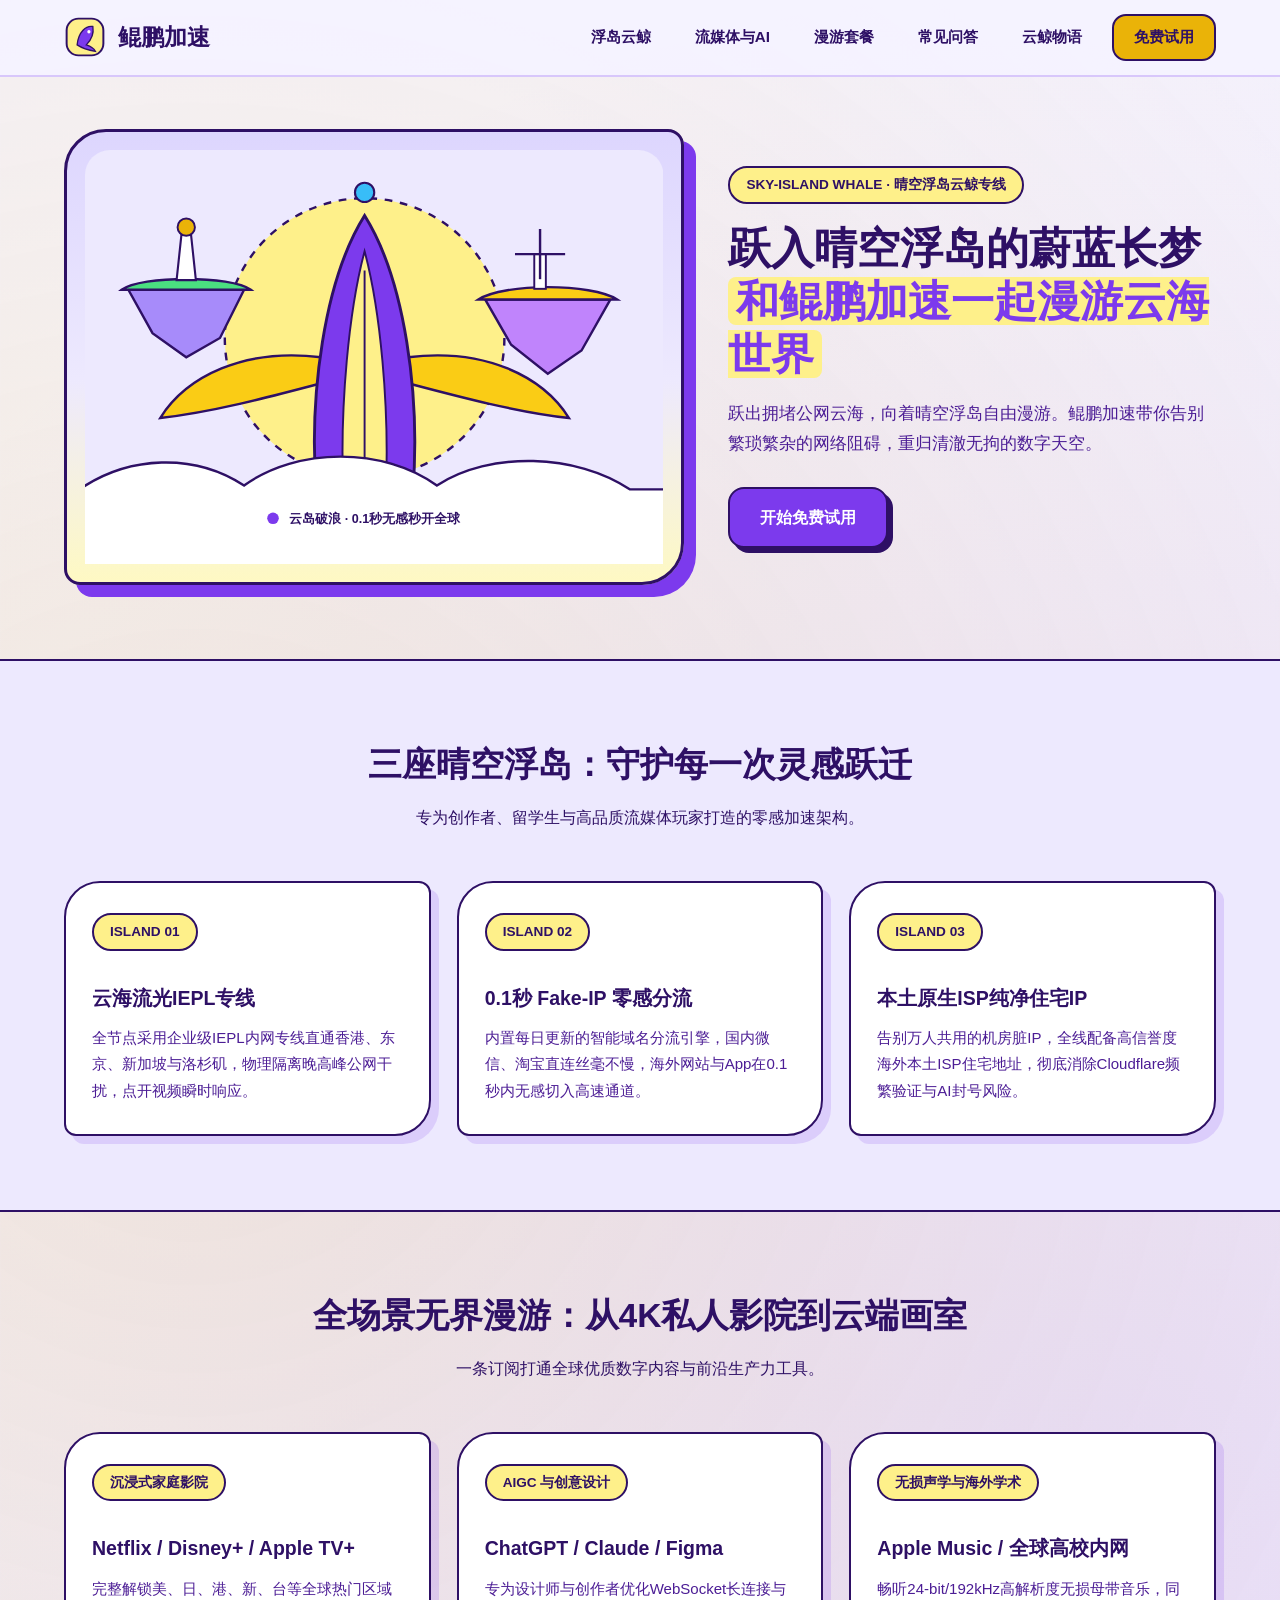
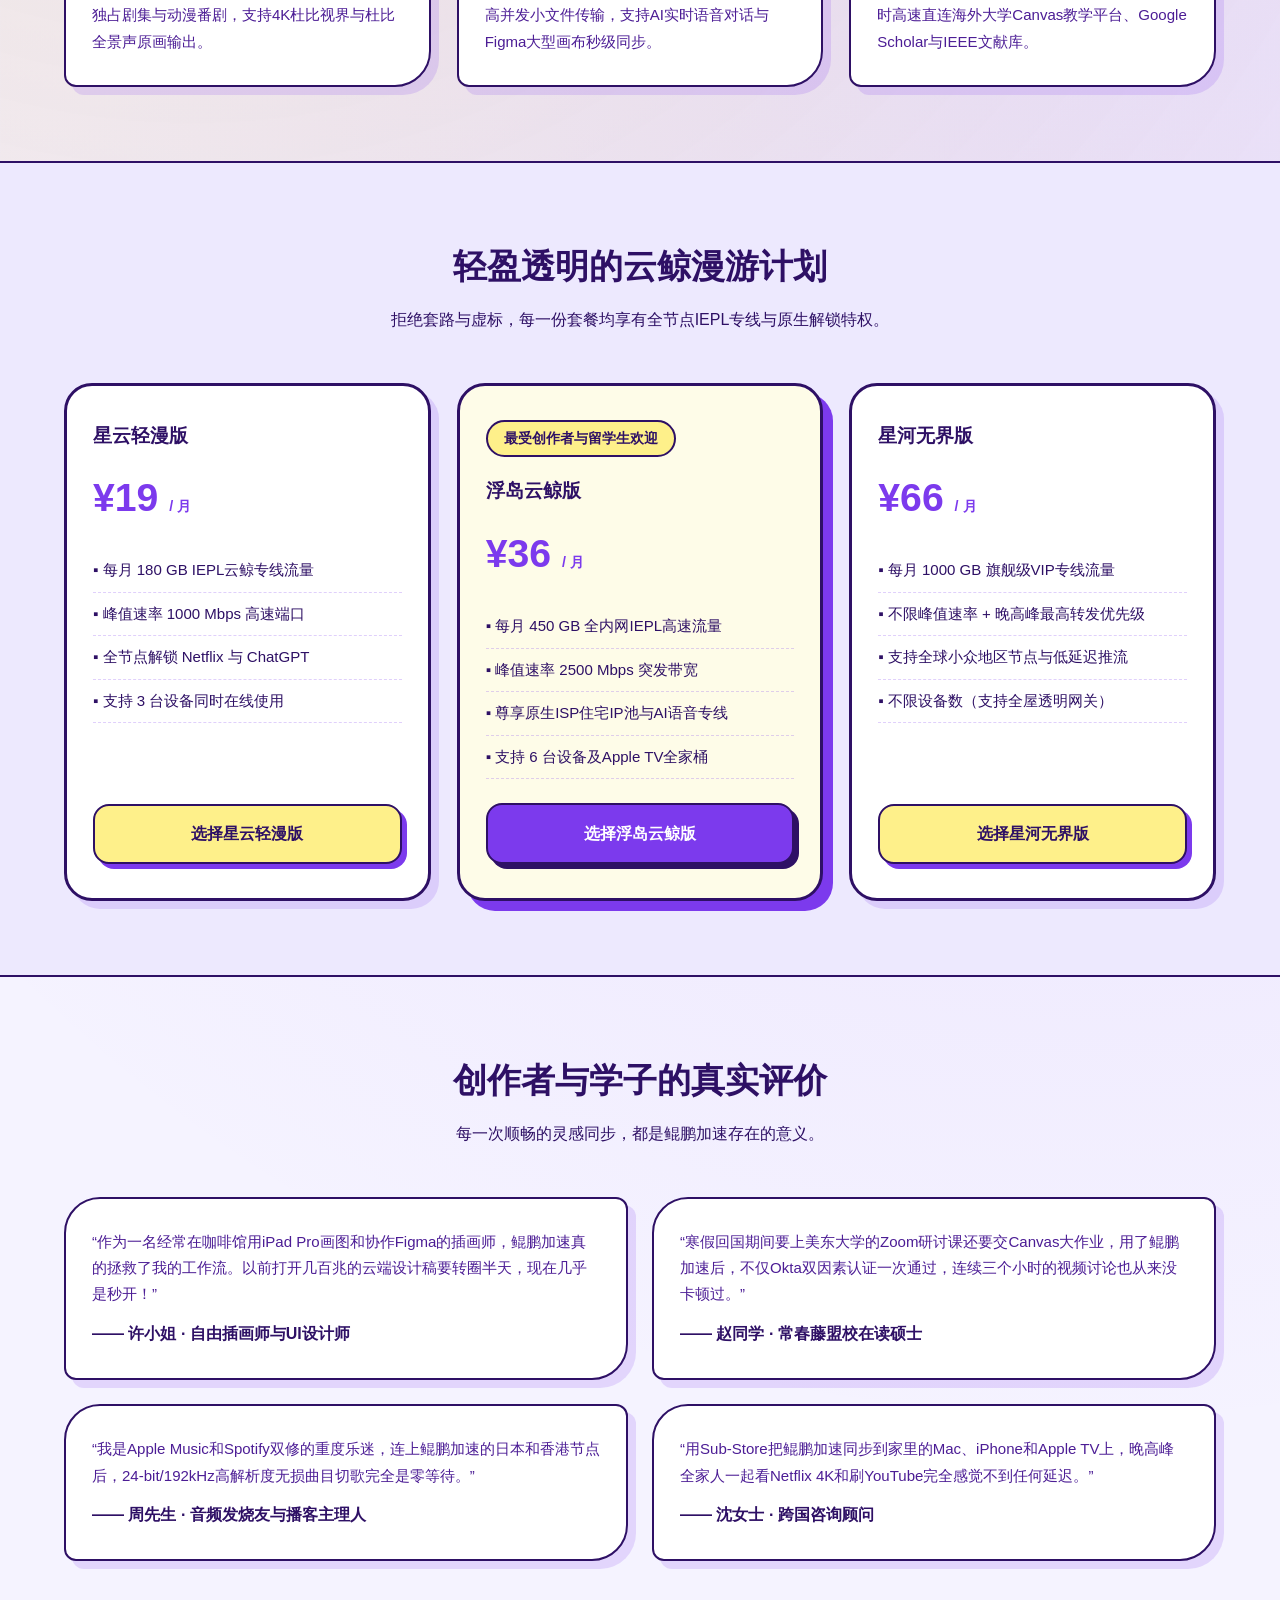
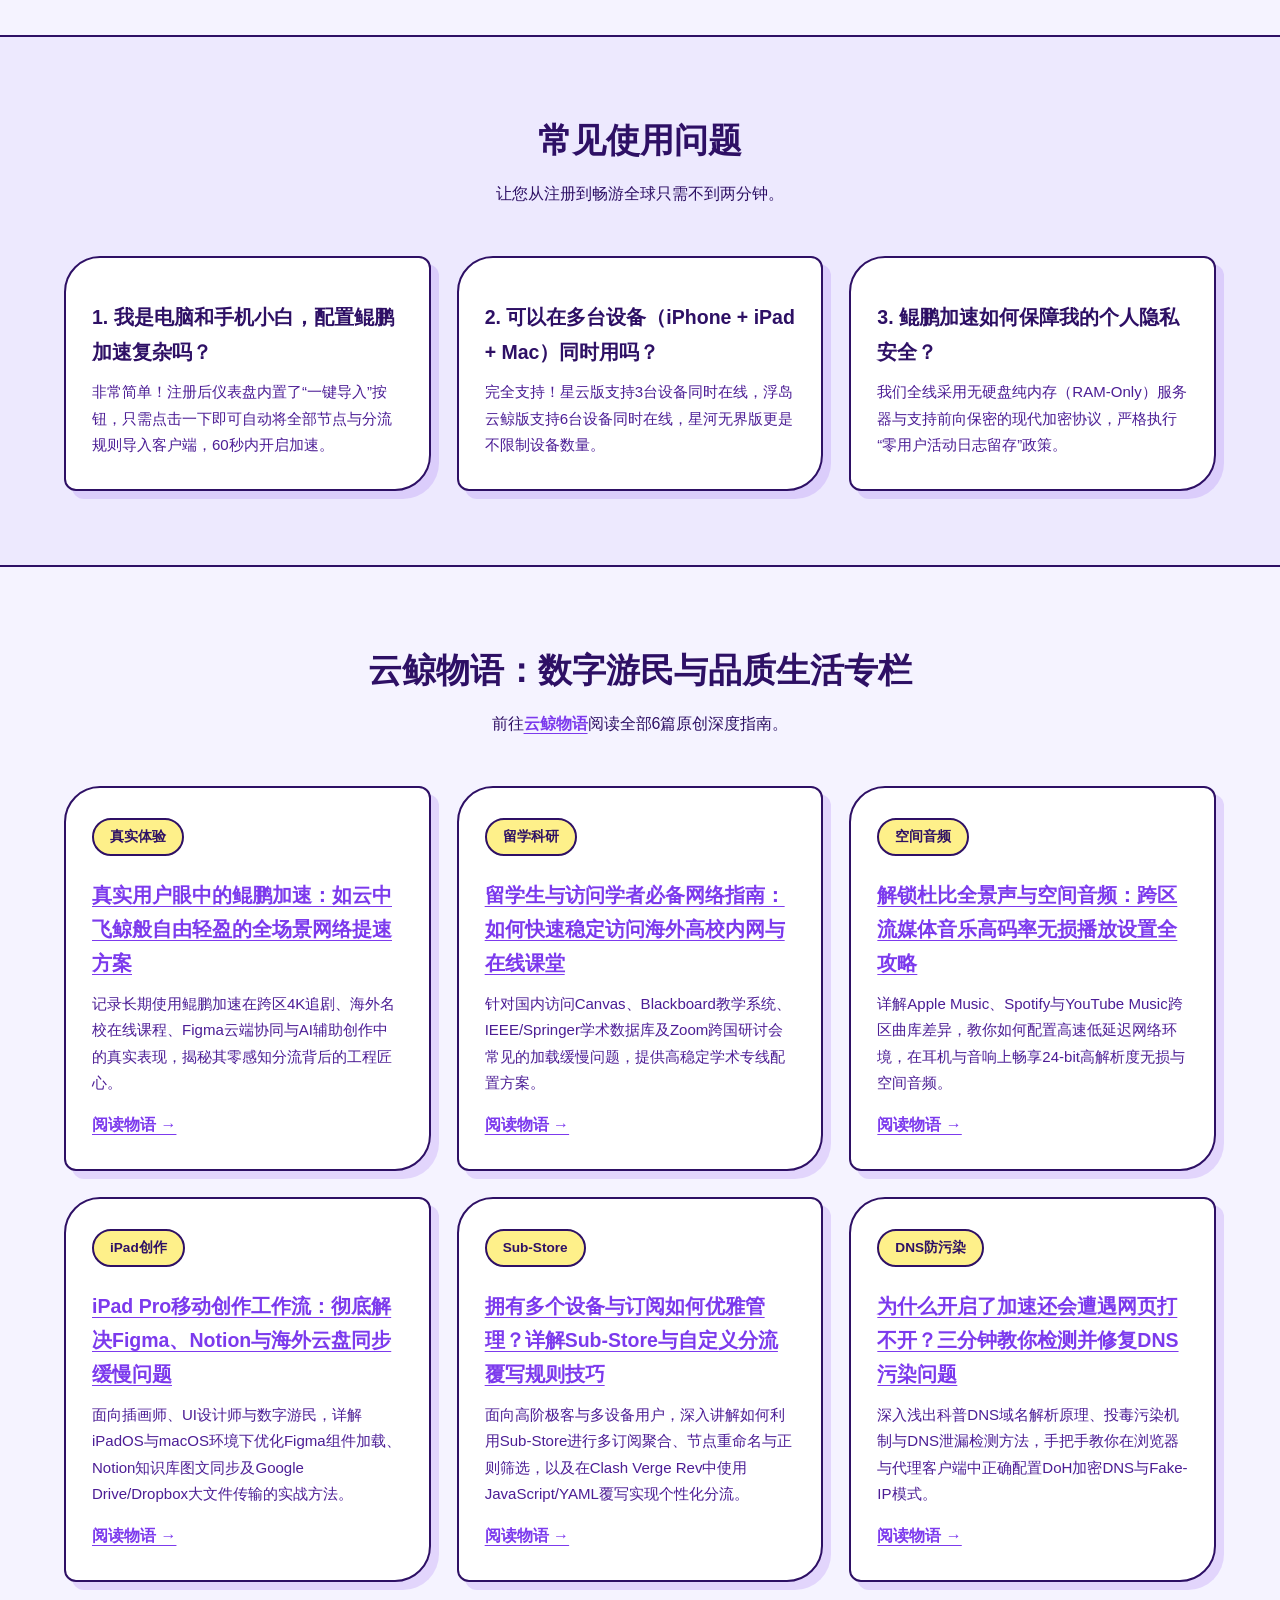
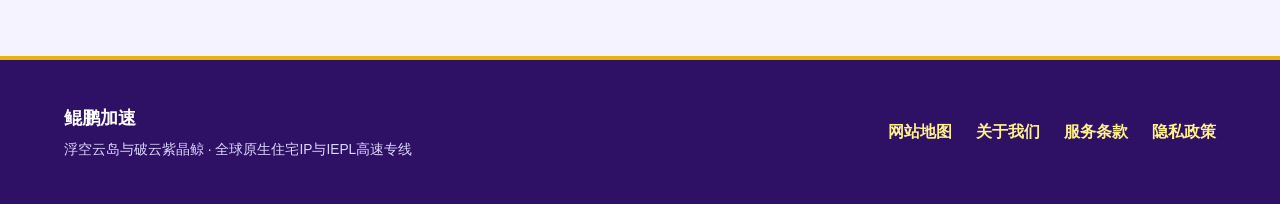
==== commit a85ce2f1: "revert: restore original layout and structure prior to pricing changes while keeping bespoke hero in" ====
--- a/index.html
+++ b/index.html
@@ -95,8 +95,8 @@
         <!-- RIGHT SIDE: Hero Copy & Dual CTAs -->
         <div class="li-hero-copy">
           <span class="li-tag">SKY-ISLAND WHALE · 晴空浮岛云鲸专线</span>
-          <h1>跃出拥堵公网云海，向着<span>晴空浮岛</span>自由漫游</h1>
-          <p>谁说网络加速只能是枯燥的深色面板？鲲鹏加速将全内网IEPL光纤专线与高纯净度海外原生ISP住宅IP巧妙融合，无论是在iPad Pro上实时协同Figma画布、聆听杜比全景声无损音乐，还是访问海外名校在线课堂，都如破云跃起的紫晶巨鲸般充满活力。</p>
+          <h1>跃入晴空浮岛的蔚蓝长梦 <span>和鲲鹏加速一起漫游云海世界</span></h1>
+          <p>跃出拥堵公网云海，向着晴空浮岛自由漫游。鲲鹏加速带你告别繁琐繁杂的网络阻碍，重归清澈无拘的数字天空。</p>
           <div class="li-cta-group">
             <a href="https://ww012.twilightaff.com/#/?code=A56DH1Af" class="btn-li-violet" rel="nofollow" target="_blank">开始免费试用</a>
             
